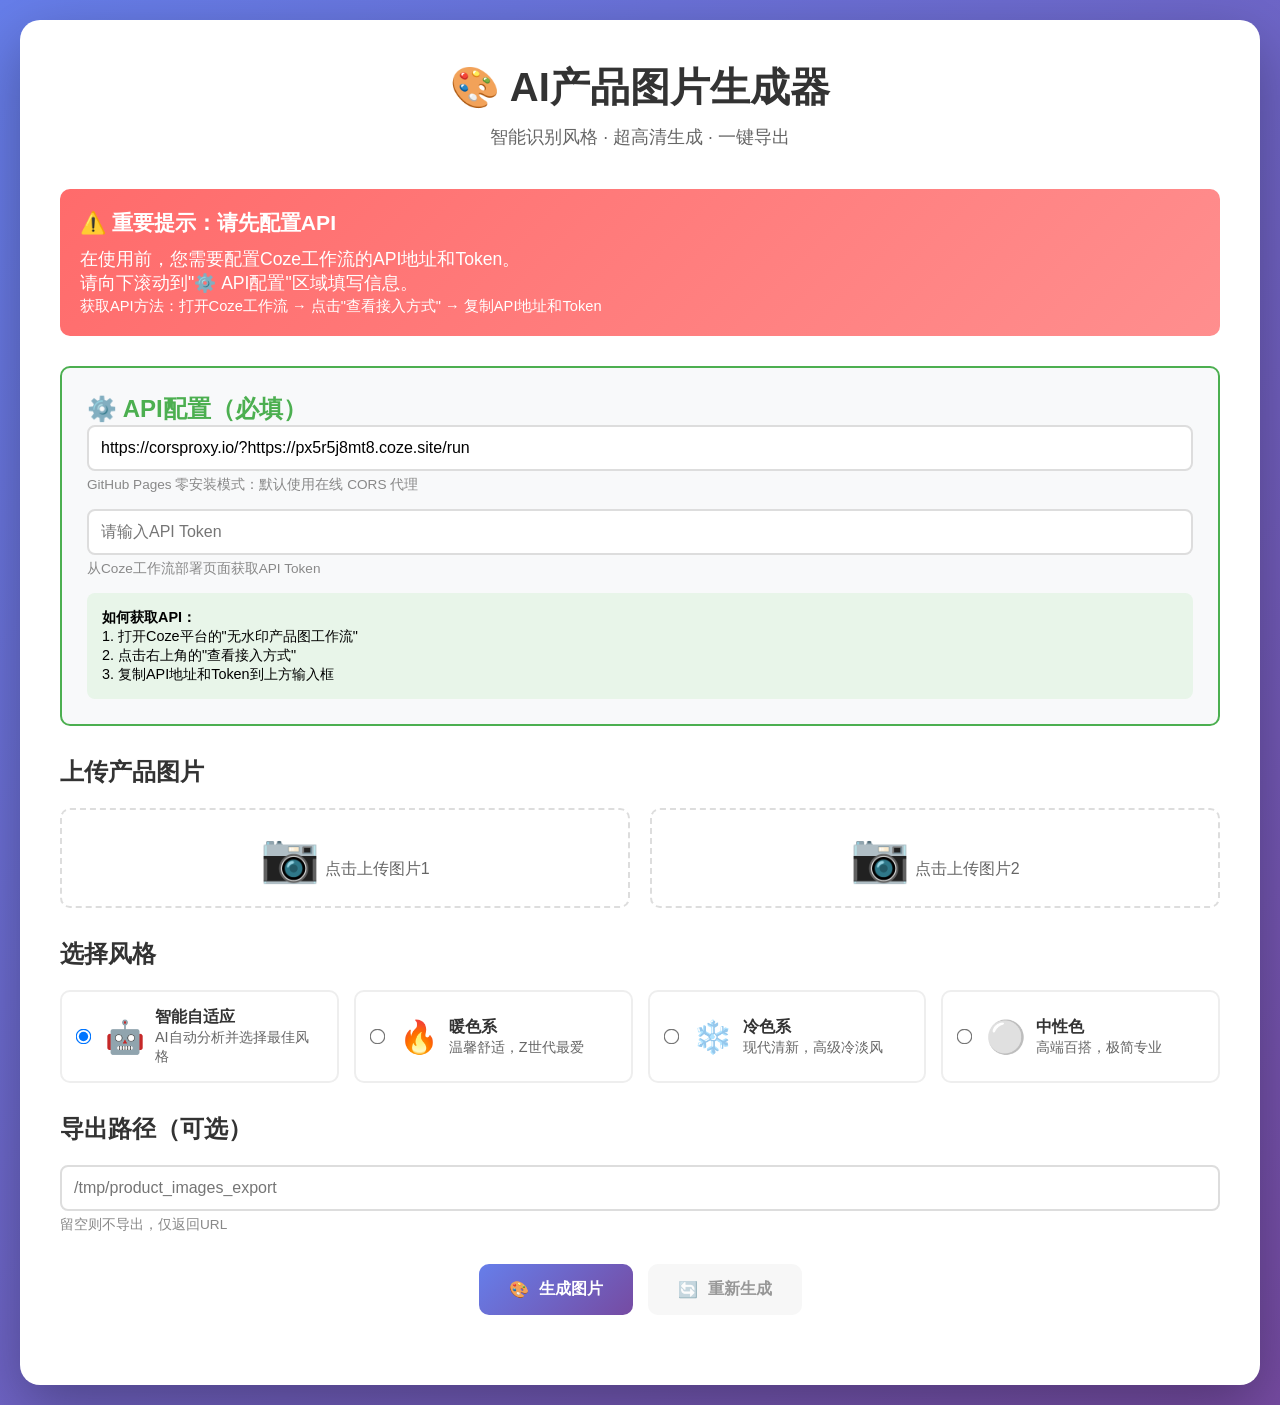
==== files/projects/assets/web_sdk_index.html @ 80b5d729 "Use online CORS proxy for GitHub Pages" ====
<!DOCTYPE html>
<html lang="zh-CN">
<head>
    <meta charset="UTF-8">
    <meta name="viewport" content="width=device-width, initial-scale=1.0">
    <title>AI产品图片生成器</title>
    <style>
        * {
            margin: 0;
            padding: 0;
            box-sizing: border-box;
        }
        
        body {
            font-family: -apple-system, BlinkMacSystemFont, 'Segoe UI', 'PingFang SC', 'Hiragino Sans GB', 'Microsoft YaHei', sans-serif;
            background: linear-gradient(135deg, #667eea 0%, #764ba2 100%);
            min-height: 100vh;
            padding: 20px;
        }
        
        .container {
            max-width: 1400px;
            margin: 0 auto;
            background: white;
            border-radius: 20px;
            padding: 40px;
            box-shadow: 0 20px 60px rgba(0,0,0,0.3);
        }
        
        .header {
            text-align: center;
            margin-bottom: 40px;
        }
        
        .header h1 {
            font-size: 2.5em;
            color: #333;
            margin-bottom: 10px;
        }
        
        .subtitle {
            color: #666;
            font-size: 1.1em;
        }
        
        .api-warning {
            background: linear-gradient(135deg, #ff6b6b 0%, #ff8e8e 100%);
            color: white;
            padding: 20px;
            border-radius: 10px;
            margin-bottom: 30px;
            font-size: 1.1em;
        }

        .api-warning strong {
            display: block;
            font-size: 1.2em;
            margin-bottom: 10px;
        }

        .api-section {
            background: #f8f9fa;
            padding: 25px;
            border-radius: 10px;
            margin-bottom: 30px;
            border: 2px solid #4CAF50;
        }

        .api-section h2 {
            color: #4CAF50 !important;
        }

        .section {
            margin-bottom: 30px;
        }
        
        .section h2 {
            font-size: 1.5em;
            color: #333;
            margin-bottom: 20px;
        }
        
        .upload-grid {
            display: grid;
            grid-template-columns: repeat(auto-fit, minmax(300px, 1fr));
            gap: 20px;
            margin-bottom: 20px;
        }
        
        .upload-box {
            border: 2px dashed #ddd;
            border-radius: 10px;
            padding: 20px;
            text-align: center;
            transition: all 0.3s;
            position: relative;
        }
        
        .upload-box:hover {
            border-color: #667eea;
            background: #f8f9ff;
        }
        
        .upload-placeholder {
            cursor: pointer;
        }
        
        .upload-icon {
            font-size: 3em;
            margin-bottom: 10px;
        }
        
        .upload-text {
            color: #666;
        }
        
        .preview-container {
            position: relative;
        }
        
        .preview-image {
            max-width: 100%;
            max-height: 300px;
            border-radius: 8px;
        }
        
        .remove-btn {
            position: absolute;
            top: -10px;
            right: -10px;
            width: 30px;
            height: 30px;
            border-radius: 50%;
            background: #ff4757;
            color: white;
            border: none;
            cursor: pointer;
            font-size: 18px;
        }
        
        .style-options {
            display: grid;
            grid-template-columns: repeat(auto-fit, minmax(250px, 1fr));
            gap: 15px;
        }
        
        .style-option {
            display: flex;
            align-items: center;
            padding: 15px;
            border: 2px solid #eee;
            border-radius: 10px;
            cursor: pointer;
            transition: all 0.3s;
        }
        
        .style-option:hover {
            border-color: #667eea;
            background: #f8f9ff;
        }
        
        .style-option input[type="radio"] {
            margin-right: 15px;
            transform: scale(1.2);
        }
        
        .style-icon {
            font-size: 2em;
            margin-right: 10px;
        }
        
        .style-name {
            display: block;
            font-weight: bold;
            color: #333;
        }
        
        .style-desc {
            display: block;
            font-size: 0.9em;
            color: #666;
        }
        
        .input-group {
            margin-bottom: 15px;
        }
        
        .input-group input {
            width: 100%;
            padding: 12px;
            border: 2px solid #ddd;
            border-radius: 8px;
            font-size: 16px;
            transition: all 0.3s;
        }
        
        .input-group input:focus {
            outline: none;
            border-color: #667eea;
        }
        
        .input-hint {
            display: block;
            font-size: 0.85em;
            color: #888;
            margin-top: 5px;
        }
        
        .btn {
            padding: 15px 30px;
            border: none;
            border-radius: 10px;
            font-size: 16px;
            font-weight: bold;
            cursor: pointer;
            transition: all 0.3s;
            display: inline-flex;
            align-items: center;
            gap: 10px;
        }
        
        .btn-primary {
            background: linear-gradient(135deg, #667eea 0%, #764ba2 100%);
            color: white;
        }
        
        .btn-primary:hover {
            transform: translateY(-2px);
            box-shadow: 0 5px 15px rgba(102, 126, 234, 0.4);
        }
        
        .btn-secondary {
            background: #f0f0f0;
            color: #333;
        }
        
        .btn-secondary:hover {
            background: #e0e0e0;
        }
        
        .btn:disabled {
            opacity: 0.5;
            cursor: not-allowed;
            transform: none !important;
        }
        
        .action-buttons {
            display: flex;
            gap: 15px;
            justify-content: center;
            margin: 30px 0;
        }
        
        .loading {
            text-align: center;
            padding: 40px;
            background: #f8f9ff;
            border-radius: 10px;
            margin: 30px 0;
        }
        
        .spinner {
            border: 4px solid #f3f3f3;
            border-top: 4px solid #667eea;
            border-radius: 50%;
            width: 50px;
            height: 50px;
            animation: spin 1s linear infinite;
            margin: 0 auto 20px;
        }
        
        @keyframes spin {
            0% { transform: rotate(0deg); }
            100% { transform: rotate(360deg); }
        }
        
        .loading-text {
            font-size: 1.2em;
            color: #333;
            margin-bottom: 10px;
        }
        
        .loading-detail {
            color: #666;
        }
        
        .detection-result {
            background: #f8f9ff;
            padding: 20px;
            border-radius: 10px;
            margin: 20px 0;
        }
        
        .result-grid {
            display: grid;
            grid-template-columns: repeat(auto-fit, minmax(200px, 1fr));
            gap: 15px;
            margin-top: 15px;
        }
        
        .result-item {
            background: white;
            padding: 15px;
            border-radius: 8px;
        }
        
        .result-label {
            display: block;
            font-weight: bold;
            color: #666;
            margin-bottom: 5px;
        }
        
        .result-value {
            color: #333;
            font-size: 1.1em;
        }
        
        .results-grid {
            display: grid;
            grid-template-columns: repeat(auto-fill, minmax(280px, 1fr));
            gap: 20px;
            margin-top: 20px;
        }
        
        .result-card {
            background: white;
            border-radius: 10px;
            overflow: hidden;
            box-shadow: 0 5px 15px rgba(0,0,0,0.1);
            transition: all 0.3s;
        }
        
        .result-card:hover {
            transform: translateY(-5px);
            box-shadow: 0 10px 25px rgba(0,0,0,0.15);
        }
        
        .result-header {
            padding: 10px 15px;
            background: #f8f9ff;
            display: flex;
            justify-content: space-between;
            align-items: center;
        }
        
        .result-tag {
            background: #667eea;
            color: white;
            padding: 5px 10px;
            border-radius: 5px;
            font-size: 0.9em;
        }
        
        .result-size {
            color: #666;
            font-size: 0.85em;
        }
        
        .result-image {
            padding: 15px;
            background: white;
        }
        
        .result-image img {
            width: 100%;
            border-radius: 8px;
        }
        
        .result-footer {
            padding: 15px;
            background: #f8f9ff;
            text-align: center;
        }
        
        .btn-download {
            padding: 10px 20px;
            background: #667eea;
            color: white;
            border: none;
            border-radius: 5px;
            cursor: pointer;
            font-size: 14px;
            transition: all 0.3s;
        }
        
        .btn-download:hover {
            background: #5568d3;
        }
        
        .section-header {
            display: flex;
            justify-content: space-between;
            align-items: center;
            margin-bottom: 20px;
        }
        
        .btn-export {
            background: #27ae60;
            color: white;
        }
        
        .btn-export:hover {
            background: #229954;
        }
        
        .error-message {
            background: #fee;
            color: #c33;
            padding: 15px;
            border-radius: 10px;
            margin: 20px 0;
        }
        
        .success-message {
            background: #efe;
            color: #3c3;
            padding: 15px;
            border-radius: 10px;
            margin: 20px 0;
        }
    </style>
</head>
<body>
    <div class="container">
        <!-- 头部 -->
        <div class="header">
            <h1>🎨 AI产品图片生成器</h1>
            <p class="subtitle">智能识别风格 · 超高清生成 · 一键导出</p>
        </div>

        <!-- API配置警告 -->
        <div class="api-warning" id="apiWarning">
            <strong>⚠️ 重要提示：请先配置API</strong>
            在使用前，您需要配置Coze工作流的API地址和Token。<br>
            请向下滚动到"⚙️ API配置"区域填写信息。<br>
            <small>获取API方法：打开Coze工作流 → 点击"查看接入方式" → 复制API地址和Token</small>
        </div>

        <!-- API配置 -->
        <div class="api-section">
            <h2>⚙️ API配置（必填）</h2>
            <div class="input-group">
                <input type="text" id="apiUrl" placeholder="https://corsproxy.io/?https://px5r5j8mt8.coze.site/run" value="https://corsproxy.io/?https://px5r5j8mt8.coze.site/run">
                <span class="input-hint">GitHub Pages 零安装模式：默认使用在线 CORS 代理</span>
            </div>
            <div class="input-group">
                <input type="password" id="apiToken" placeholder="请输入API Token">
                <span class="input-hint">从Coze工作流部署页面获取API Token</span>
            </div>
            <div style="margin-top: 15px; padding: 15px; background: #e8f5e9; border-radius: 8px; font-size: 0.9em;">
                <strong>如何获取API：</strong><br>
                1. 打开Coze平台的"无水印产品图工作流"<br>
                2. 点击右上角的"查看接入方式"<br>
                3. 复制API地址和Token到上方输入框
            </div>
        </div>

        <!-- 上传区域 -->
        <div class="section">
            <h2>上传产品图片</h2>
            <div class="upload-grid">
                <div class="upload-box">
                    <input type="file" id="file1" accept="image/*" hidden onchange="previewImage(1, this)">
                    <div class="upload-placeholder" onclick="document.getElementById('file1').click()">
                        <span class="upload-icon">📷</span>
                        <span class="upload-text">点击上传图片1</span>
                    </div>
                    <div class="preview-container" id="preview1" style="display: none;">
                        <img id="preview-img1" class="preview-image">
                        <button class="remove-btn" onclick="removeImage(1)">✕</button>
                    </div>
                </div>

                <div class="upload-box">
                    <input type="file" id="file2" accept="image/*" hidden onchange="previewImage(2, this)">
                    <div class="upload-placeholder" onclick="document.getElementById('file2').click()">
                        <span class="upload-icon">📷</span>
                        <span class="upload-text">点击上传图片2</span>
                    </div>
                    <div class="preview-container" id="preview2" style="display: none;">
                        <img id="preview-img2" class="preview-image">
                        <button class="remove-btn" onclick="removeImage(2)">✕</button>
                    </div>
                </div>
            </div>
        </div>

        <!-- 风格选择 -->
        <div class="section">
            <h2>选择风格</h2>
            <div class="style-options">
                <label class="style-option">
                    <input type="radio" name="style" value="adaptive" checked>
                    <span class="style-icon">🤖</span>
                    <div>
                        <span class="style-name">智能自适应</span>
                        <span class="style-desc">AI自动分析并选择最佳风格</span>
                    </div>
                </label>

                <label class="style-option">
                    <input type="radio" name="style" value="warm">
                    <span class="style-icon">🔥</span>
                    <div>
                        <span class="style-name">暖色系</span>
                        <span class="style-desc">温馨舒适，Z世代最爱</span>
                    </div>
                </label>

                <label class="style-option">
                    <input type="radio" name="style" value="cool">
                    <span class="style-icon">❄️</span>
                    <div>
                        <span class="style-name">冷色系</span>
                        <span class="style-desc">现代清新，高级冷淡风</span>
                    </div>
                </label>

                <label class="style-option">
                    <input type="radio" name="style" value="neutral">
                    <span class="style-icon">⚪</span>
                    <div>
                        <span class="style-name">中性色</span>
                        <span class="style-desc">高端百搭，极简专业</span>
                    </div>
                </label>
            </div>
        </div>

        <!-- 导出路径 -->
        <div class="section">
            <h2>导出路径（可选）</h2>
            <div class="input-group">
                <input type="text" id="exportPath" placeholder="/tmp/product_images_export">
                <span class="input-hint">留空则不导出，仅返回URL</span>
            </div>
        </div>

        <!-- 生成按钮 -->
        <div class="action-buttons">
            <button class="btn btn-primary" id="generateBtn" onclick="generateImages()">
                <span>🎨</span> 生成图片
            </button>
            <button class="btn btn-secondary" id="regenerateBtn" onclick="regenerateImages()" disabled>
                <span>🔄</span> 重新生成
            </button>
        </div>

        <!-- 错误/成功消息 -->
        <div id="messageContainer"></div>

        <!-- 加载状态 -->
        <div class="loading" id="loading" style="display: none;">
            <div class="spinner"></div>
            <p class="loading-text">正在生成图片，请稍候...</p>
            <p class="loading-detail" id="loadingDetail">正在处理图片...</p>
        </div>

        <!-- 检测结果 -->
        <div class="detection-result" id="detectionResult" style="display: none;">
            <h3>🔍 智能检测结果</h3>
            <div class="result-grid">
                <div class="result-item">
                    <span class="result-label">检测风格：</span>
                    <span class="result-value" id="detectedStyle">-</span>
                </div>
                <div class="result-item">
                    <span class="result-label">产品类型：</span>
                    <span class="result-value" id="productType">-</span>
                </div>
                <div class="result-item">
                    <span class="result-label">主要色调：</span>
                    <span class="result-value" id="colorTone">-</span>
                </div>
            </div>
        </div>

        <!-- 生成结果 -->
        <div class="results-section" id="resultsSection" style="display: none;">
            <div class="section-header">
                <h2>生成结果</h2>
                <button class="btn btn-export" onclick="exportImages()" id="exportBtn">
                    <span>💾</span> 导出所有图片
                </button>
            </div>

            <div class="results-grid" id="resultsGrid">
                <!-- 动态生成结果卡片 -->
            </div>
        </div>
    </div>

    <script>
        // 配置
        let CONFIG = {
            apiUrl: '',
            apiToken: ''
        };

        // 上传的文件
        let uploadedFiles = {
            file1: null,
            file2: null
        };

        // API配置检查
        function checkApiConfig() {
            const apiUrl = document.getElementById('apiUrl').value;
            const apiToken = document.getElementById('apiToken').value;
            const warning = document.getElementById('apiWarning');

            if (apiUrl && apiToken) {
                warning.style.display = 'none';
            } else {
                warning.style.display = 'block';
            }
        }

        // 监听API输入
        document.getElementById('apiUrl').addEventListener('input', checkApiConfig);
        document.getElementById('apiToken').addEventListener('input', checkApiConfig);

        // 页面加载时检查
        window.onload = function() {
            checkApiConfig();
        };

        // 预览图片
        function previewImage(num, input) {
            const file = input.files[0];
            if (file) {
                uploadedFiles[`file${num}`] = file;
                const reader = new FileReader();
                reader.onload = function(e) {
                    document.getElementById(`preview-img${num}`).src = e.target.result;
                    document.getElementById(`preview${num}`).style.display = 'block';
                    input.parentElement.querySelector('.upload-placeholder').style.display = 'none';
                };
                reader.readAsDataURL(file);
            }
        }

        // 删除图片
        function removeImage(num) {
            uploadedFiles[`file${num}`] = null;
            document.getElementById(`file${num}`).value = '';
            document.getElementById(`preview${num}`).style.display = 'none';
            document.getElementById(`file${num}`).parentElement.querySelector('.upload-placeholder').style.display = 'block';
        }

        // 将文件转换为base64
        function fileToBase64(file) {
            return new Promise((resolve, reject) => {
                const reader = new FileReader();
                reader.onload = () => resolve(reader.result);
                reader.onerror = reject;
                reader.readAsDataURL(file);
            });
        }

        // 生成图片
        async function generateImages() {
            CONFIG.apiUrl = document.getElementById('apiUrl').value;
            CONFIG.apiToken = document.getElementById('apiToken').value;
            const style = document.querySelector('input[name="style"]:checked').value;
            const exportPath = document.getElementById('exportPath').value;

            // 验证
            if (!uploadedFiles.file1 || !uploadedFiles.file2) {
                showMessage('请上传两张产品图片', 'error');
                return;
            }

            if (!CONFIG.apiUrl) {
                showMessage('请输入工作流API地址', 'error');
                return;
            }

            if (!CONFIG.apiToken) {
                showMessage('请输入API Token', 'error');
                return;
            }

            // 显示加载状态
            document.getElementById('loading').style.display = 'block';
            updateLoadingDetail('正在转换图片...');
            document.getElementById('generateBtn').disabled = true;

            try {
                // 将图片转换为base64
                updateLoadingDetail('正在上传图片...');
                const base64_1 = await fileToBase64(uploadedFiles.file1);
                const base64_2 = await fileToBase64(uploadedFiles.file2);

                // 构建请求体
                const payload = {
                    product_image1: {
                        url: base64_1,
                        file_type: 'image'
                    },
                    product_image2: {
                        url: base64_2,
                        file_type: 'image'
                    },
                    style: style
                };

                if (exportPath) {
                    payload.export_path = exportPath;
                }

                updateLoadingDetail('正在生成图片...');

                // 调用API
                const response = await fetch(CONFIG.apiUrl, {
                    method: 'POST',
                    headers: {
                        'Content-Type': 'application/json',
                        'Authorization': `Bearer ${CONFIG.apiToken}`
                    },
                    body: JSON.stringify(payload)
                });

                if (!response.ok) {
                    const errorText = await response.text();
                    throw new Error(`API调用失败: ${response.status} - ${errorText}`);
                }

                const result = await response.json();

                // 显示结果
                displayResults(result);
                showMessage('图片生成成功！', 'success');
                document.getElementById('regenerateBtn').disabled = false;

            } catch (error) {
                // 提供更详细的错误信息
                let errorMsg = error.message;

                // 如果是Failed to fetch错误，提供解决建议
                if (error.name === 'TypeError' && error.message === 'Failed to fetch') {
                    errorMsg = 'Failed to fetch - 可能是CORS跨域限制或API地址不正确';

                    // 检查浏览器控制台
                    console.error('🔍 详细诊断信息:');
                    console.error('1. API地址:', CONFIG.apiUrl);
                    console.error('2. Token前20位:', CONFIG.apiToken ? CONFIG.apiToken.substring(0, 20) + '...' : '未配置');
                    console.error('3. 错误类型:', error.name);
                    console.error('4. 错误信息:', error.message);

                    // 显示帮助信息
                    showMessage(`${errorMsg}，请查看浏览器控制台（F12）获取详细信息`, 'error');
                } else {
                    showMessage(`错误: ${error.message}`, 'error');
                }

                console.error('生成失败:', error);
            } finally {
                document.getElementById('loading').style.display = 'none';
                document.getElementById('generateBtn').disabled = false;
            }
        }

        // 重新生成
        function regenerateImages() {
            generateImages();
        }

        // 显示结果
        function displayResults(result) {
            // 显示检测结果
            if (result.detected_style) {
                document.getElementById('detectedStyle').textContent = result.detected_style;
                document.getElementById('productType').textContent = result.product_type || '-';
                document.getElementById('colorTone').textContent = result.color_tone || '-';
                document.getElementById('detectionResult').style.display = 'block';
            }

            // 生成结果卡片
            const resultsGrid = document.getElementById('resultsGrid');
            resultsGrid.innerHTML = '';

            const images = [
                { id: 'mainImage', name: '主图', size: '2700×3600px', url: result.combined_main_image?.url },
                { id: 'detailPage', name: '详情页', size: '2700×3600px', url: result.detail_page?.url }
            ];

            // 添加8张风格图
            if (result.style_images && result.style_images.length > 0) {
                result.style_images.forEach((img, index) => {
                    images.push({
                        id: `styleImage${index + 1}`,
                        name: `风格图 ${index + 1}`,
                        size: '3200×3200px',
                        url: img.url
                    });
                });
            }

            images.forEach(img => {
                if (img.url) {
                    const card = document.createElement('div');
                    card.className = 'result-card';
                    card.innerHTML = `
                        <div class="result-header">
                            <span class="result-tag">${img.name}</span>
                            <span class="result-size">${img.size}</span>
                        </div>
                        <div class="result-image">
                            <img src="${img.url}" alt="${img.name}">
                        </div>
                        <div class="result-footer">
                            <button class="btn-download" onclick="downloadImage('${img.url}', '${img.name}.jpg')">
                                <span>📥</span> 下载
                            </button>
                        </div>
                    `;
                    resultsGrid.appendChild(card);
                }
            });

            document.getElementById('resultsSection').style.display = 'block';
        }

        // 下载图片
        function downloadImage(url, filename) {
            const link = document.createElement('a');
            link.href = url;
            link.download = filename;
            link.target = '_blank';
            document.body.appendChild(link);
            link.click();
            document.body.removeChild(link);
        }

        // 导出所有图片
        function exportImages() {
            const cards = document.querySelectorAll('.result-card');
            cards.forEach((card, index) => {
                const img = card.querySelector('img');
                const name = card.querySelector('.result-tag').textContent;
                if (img && img.src) {
                    setTimeout(() => {
                        downloadImage(img.src, `${name}.jpg`);
                    }, index * 500);
                }
            });
        }

        // 更新加载详情
        function updateLoadingDetail(text) {
            document.getElementById('loadingDetail').textContent = text;
        }

        // 显示消息
        function showMessage(text, type) {
            const container = document.getElementById('messageContainer');
            const message = document.createElement('div');
            message.className = type === 'error' ? 'error-message' : 'success-message';
            message.textContent = text;

            // 如果是Failed to fetch错误，添加调试工具链接
            if (type === 'error' && text.includes('Failed to fetch')) {
                const debugLink = document.createElement('a');
                debugLink.href = 'api_debug.html';
                debugLink.textContent = ' 🔧 点击打开调试工具';
                debugLink.style.color = '#0066cc';
                debugLink.style.textDecoration = 'underline';
                debugLink.style.marginLeft = '10px';
                message.appendChild(debugLink);
            }

            container.innerHTML = '';
            container.appendChild(message);

            setTimeout(() => {
                message.remove();
            }, 10000); // 延长显示时间到10秒
        }

        // 页面加载时检查URL参数
        window.onload = function() {
            const urlParams = new URLSearchParams(window.location.search);
            const apiUrl = urlParams.get('api_url');
            const apiToken = urlParams.get('api_token');
            
            if (apiUrl) {
                document.getElementById('apiUrl').value = apiUrl;
            }
            if (apiToken) {
                document.getElementById('apiToken').value = apiToken;
            }
        };
    </script>
</body>
</html>
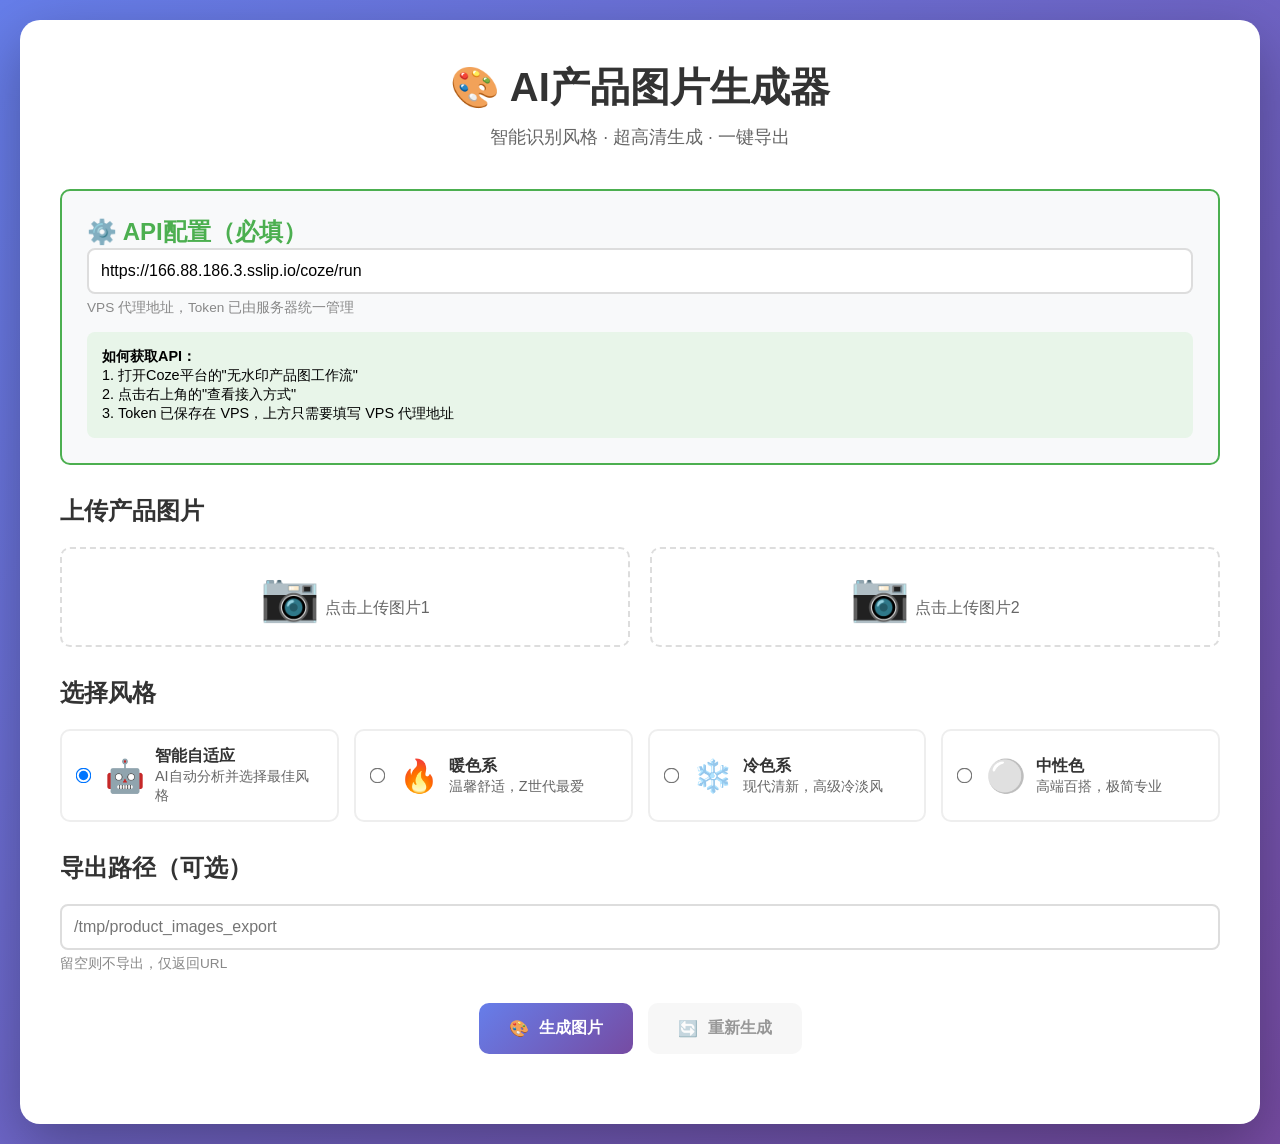
==== commit 6d5191d6: "Add VPS Coze proxy deployment" ====
--- a/files/projects/assets/web_sdk_index.html
+++ b/files/projects/assets/web_sdk_index.html
@@ -441,18 +441,18 @@
         <div class="api-section">
             <h2>⚙️ API配置（必填）</h2>
             <div class="input-group">
-                <input type="text" id="apiUrl" placeholder="https://corsproxy.io/?https://px5r5j8mt8.coze.site/run" value="https://corsproxy.io/?https://px5r5j8mt8.coze.site/run">
-                <span class="input-hint">GitHub Pages 零安装模式：默认使用在线 CORS 代理</span>
+                <input type="text" id="apiUrl" placeholder="https://166.88.186.3.sslip.io/coze/run" value="https://166.88.186.3.sslip.io/coze/run">
+                <span class="input-hint">VPS 代理地址，Token 已由服务器统一管理</span>
             </div>
-            <div class="input-group">
-                <input type="password" id="apiToken" placeholder="请输入API Token">
-                <span class="input-hint">从Coze工作流部署页面获取API Token</span>
+            <div class="input-group" style="display: none;">
+                <input type="password" id="apiToken" placeholder="">
+                <span class="input-hint">Token 已由 VPS 代理统一管理</span>
             </div>
             <div style="margin-top: 15px; padding: 15px; background: #e8f5e9; border-radius: 8px; font-size: 0.9em;">
                 <strong>如何获取API：</strong><br>
                 1. 打开Coze平台的"无水印产品图工作流"<br>
                 2. 点击右上角的"查看接入方式"<br>
-                3. 复制API地址和Token到上方输入框
+                3. Token 已保存在 VPS，上方只需要填写 VPS 代理地址
             </div>
         </div>
 
@@ -594,8 +594,7 @@
     <script>
         // 配置
         let CONFIG = {
-            apiUrl: '',
-            apiToken: ''
+            apiUrl: ''
         };
 
         // 上传的文件
@@ -607,10 +606,9 @@
         // API配置检查
         function checkApiConfig() {
             const apiUrl = document.getElementById('apiUrl').value;
-            const apiToken = document.getElementById('apiToken').value;
             const warning = document.getElementById('apiWarning');
 
-            if (apiUrl && apiToken) {
+            if (apiUrl) {
                 warning.style.display = 'none';
             } else {
                 warning.style.display = 'block';
@@ -619,7 +617,6 @@
 
         // 监听API输入
         document.getElementById('apiUrl').addEventListener('input', checkApiConfig);
-        document.getElementById('apiToken').addEventListener('input', checkApiConfig);
 
         // 页面加载时检查
         window.onload = function() {
@@ -662,7 +659,6 @@
         // 生成图片
         async function generateImages() {
             CONFIG.apiUrl = document.getElementById('apiUrl').value;
-            CONFIG.apiToken = document.getElementById('apiToken').value;
             const style = document.querySelector('input[name="style"]:checked').value;
             const exportPath = document.getElementById('exportPath').value;
 
@@ -674,11 +670,6 @@
 
             if (!CONFIG.apiUrl) {
                 showMessage('请输入工作流API地址', 'error');
-                return;
-            }
-
-            if (!CONFIG.apiToken) {
-                showMessage('请输入API Token', 'error');
                 return;
             }
 
@@ -716,8 +707,7 @@
                 const response = await fetch(CONFIG.apiUrl, {
                     method: 'POST',
                     headers: {
-                        'Content-Type': 'application/json',
-                        'Authorization': `Bearer ${CONFIG.apiToken}`
+                        'Content-Type': 'application/json'
                     },
                     body: JSON.stringify(payload)
                 });
@@ -745,7 +735,7 @@
                     // 检查浏览器控制台
                     console.error('🔍 详细诊断信息:');
                     console.error('1. API地址:', CONFIG.apiUrl);
-                    console.error('2. Token前20位:', CONFIG.apiToken ? CONFIG.apiToken.substring(0, 20) + '...' : '未配置');
+                    console.error('2. Token由VPS代理管理，前端不再发送Token');
                     console.error('3. 错误类型:', error.name);
                     console.error('4. 错误信息:', error.message);
 
@@ -883,14 +873,11 @@
         window.onload = function() {
             const urlParams = new URLSearchParams(window.location.search);
             const apiUrl = urlParams.get('api_url');
-            const apiToken = urlParams.get('api_token');
             
             if (apiUrl) {
                 document.getElementById('apiUrl').value = apiUrl;
             }
-            if (apiToken) {
-                document.getElementById('apiToken').value = apiToken;
-            }
+            checkApiConfig();
         };
     </script>
 </body>
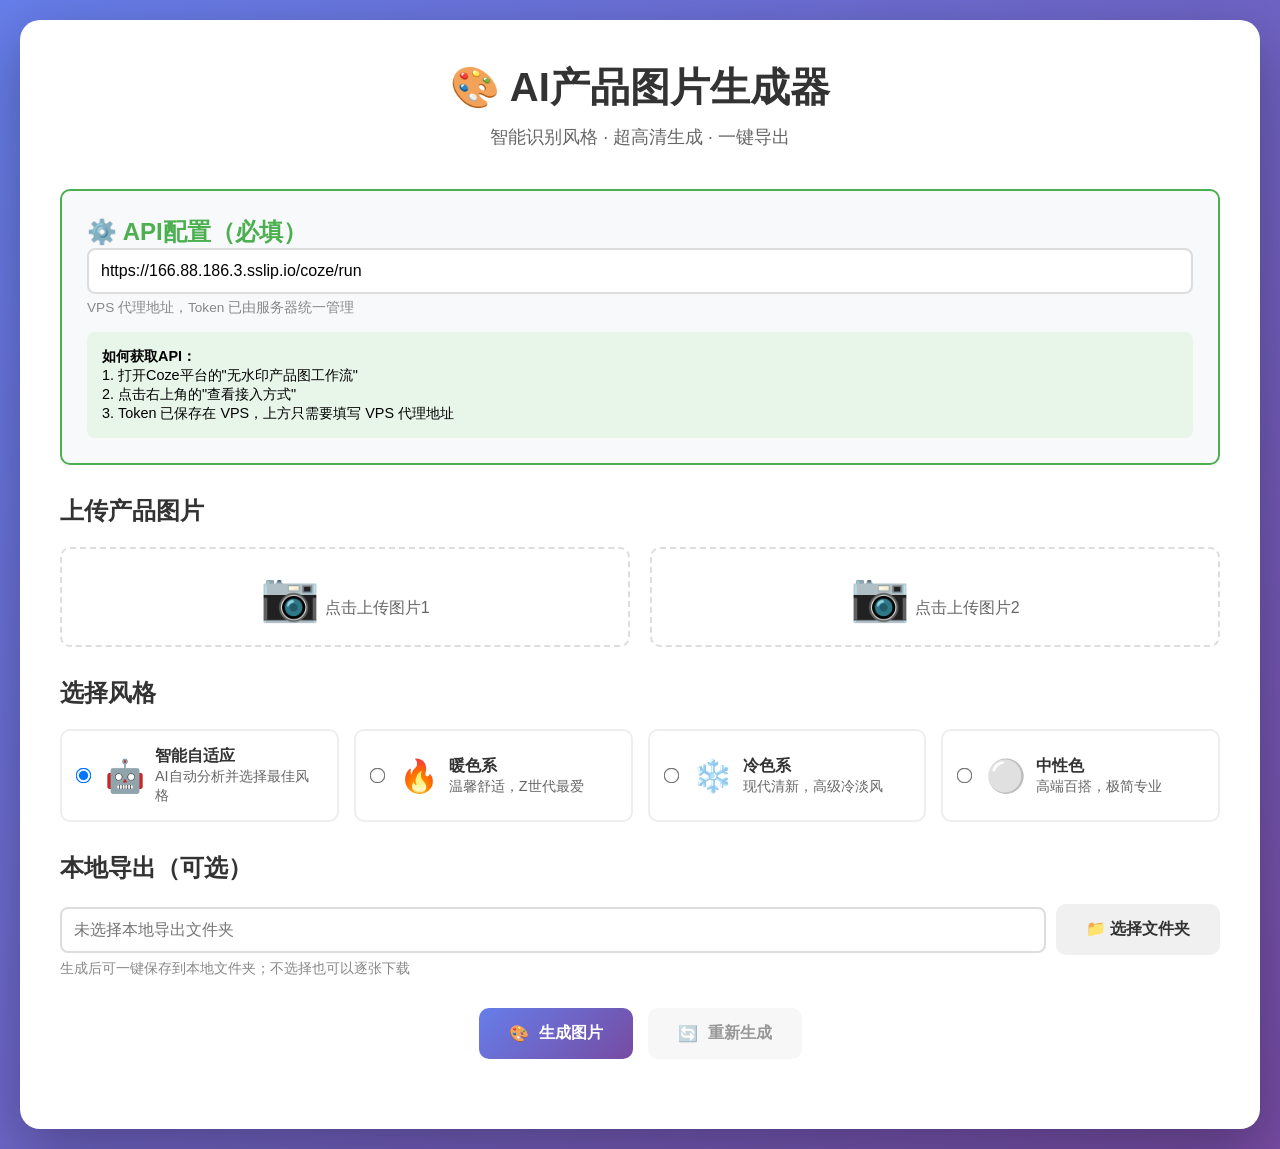
==== commit 9c1aa4b7: "Add local export folder picker and progress bar" ====
--- a/files/projects/assets/web_sdk_index.html
+++ b/files/projects/assets/web_sdk_index.html
@@ -282,6 +282,45 @@
         
         .loading-detail {
             color: #666;
+        }
+
+        .progress-shell {
+            width: 100%;
+            max-width: 520px;
+            height: 12px;
+            margin: 18px auto 10px;
+            background: #e5e7ff;
+            border-radius: 999px;
+            overflow: hidden;
+        }
+
+        .progress-bar {
+            width: 0%;
+            height: 100%;
+            background: linear-gradient(90deg, #667eea 0%, #27ae60 100%);
+            transition: width 0.35s ease;
+        }
+
+        .progress-meta {
+            display: flex;
+            justify-content: center;
+            gap: 18px;
+            color: #666;
+            font-size: 0.9em;
+            margin-top: 6px;
+        }
+
+        .export-controls {
+            display: grid;
+            grid-template-columns: 1fr auto;
+            gap: 10px;
+            align-items: center;
+        }
+
+        .export-selected {
+            color: #27ae60;
+            font-size: 0.9em;
+            margin-top: 6px;
         }
         
         .detection-result {
@@ -528,12 +567,16 @@
             </div>
         </div>
 
-        <!-- 导出路径 -->
+        <!-- 本地导出 -->
         <div class="section">
-            <h2>导出路径（可选）</h2>
+            <h2>本地导出（可选）</h2>
             <div class="input-group">
-                <input type="text" id="exportPath" placeholder="/tmp/product_images_export">
-                <span class="input-hint">留空则不导出，仅返回URL</span>
+                <div class="export-controls">
+                    <input type="text" id="exportPath" placeholder="未选择本地导出文件夹" readonly>
+                    <button class="btn btn-secondary" type="button" onclick="chooseExportFolder()">📁 选择文件夹</button>
+                </div>
+                <span class="input-hint">生成后可一键保存到本地文件夹；不选择也可以逐张下载</span>
+                <div class="export-selected" id="exportSelected" style="display: none;"></div>
             </div>
         </div>
 
@@ -555,6 +598,13 @@
             <div class="spinner"></div>
             <p class="loading-text">正在生成图片，请稍候...</p>
             <p class="loading-detail" id="loadingDetail">正在处理图片...</p>
+            <div class="progress-shell">
+                <div class="progress-bar" id="progressBar"></div>
+            </div>
+            <div class="progress-meta">
+                <span id="progressPercent">0%</span>
+                <span id="progressElapsed">耗时 0 秒</span>
+            </div>
         </div>
 
         <!-- 检测结果 -->
@@ -603,6 +653,11 @@
             file2: null
         };
 
+        let selectedDirectoryHandle = null;
+        let generatedImages = [];
+        let progressTimer = null;
+        let progressStartedAt = 0;
+
         // API配置检查
         function checkApiConfig() {
             const apiUrl = document.getElementById('apiUrl').value;
@@ -656,11 +711,56 @@
             });
         }
 
+        async function chooseExportFolder() {
+            if (!window.showDirectoryPicker) {
+                showMessage('当前浏览器不支持选择本地文件夹，请使用最新版 Chrome 或 Edge。', 'error');
+                return;
+            }
+
+            try {
+                selectedDirectoryHandle = await window.showDirectoryPicker({ mode: 'readwrite' });
+                document.getElementById('exportPath').value = selectedDirectoryHandle.name;
+                const selected = document.getElementById('exportSelected');
+                selected.textContent = `已选择本地导出文件夹：${selectedDirectoryHandle.name}`;
+                selected.style.display = 'block';
+                showMessage('已选择本地导出文件夹，生成后可一键保存。', 'success');
+            } catch (error) {
+                if (error.name !== 'AbortError') {
+                    showMessage(`选择文件夹失败：${error.message}`, 'error');
+                }
+            }
+        }
+
+        function setProgress(percent, detail) {
+            const next = Math.max(0, Math.min(100, Math.round(percent)));
+            document.getElementById('progressBar').style.width = `${next}%`;
+            document.getElementById('progressPercent').textContent = `${next}%`;
+            if (detail) {
+                updateLoadingDetail(detail);
+            }
+        }
+
+        function startProgressTimer() {
+            stopProgressTimer();
+            progressStartedAt = Date.now();
+            document.getElementById('progressElapsed').textContent = '耗时 0 秒';
+            progressTimer = setInterval(() => {
+                const seconds = Math.floor((Date.now() - progressStartedAt) / 1000);
+                document.getElementById('progressElapsed').textContent = `耗时 ${seconds} 秒`;
+            }, 1000);
+        }
+
+        function stopProgressTimer() {
+            if (progressTimer) {
+                clearInterval(progressTimer);
+                progressTimer = null;
+            }
+        }
+
         // 生成图片
         async function generateImages() {
             CONFIG.apiUrl = document.getElementById('apiUrl').value;
             const style = document.querySelector('input[name="style"]:checked').value;
-            const exportPath = document.getElementById('exportPath').value;
 
             // 验证
             if (!uploadedFiles.file1 || !uploadedFiles.file2) {
@@ -675,16 +775,20 @@
 
             // 显示加载状态
             document.getElementById('loading').style.display = 'block';
-            updateLoadingDetail('正在转换图片...');
+            setProgress(5, '准备读取本地图片...');
+            startProgressTimer();
             document.getElementById('generateBtn').disabled = true;
+            let generationSucceeded = false;
 
             try {
                 // 将图片转换为base64
-                updateLoadingDetail('正在上传图片...');
+                setProgress(15, '正在转换第 1 张图片...');
                 const base64_1 = await fileToBase64(uploadedFiles.file1);
+                setProgress(28, '正在转换第 2 张图片...');
                 const base64_2 = await fileToBase64(uploadedFiles.file2);
 
                 // 构建请求体
+                setProgress(40, '正在整理请求数据...');
                 const payload = {
                     product_image1: {
                         url: base64_1,
@@ -697,11 +801,7 @@
                     style: style
                 };
 
-                if (exportPath) {
-                    payload.export_path = exportPath;
-                }
-
-                updateLoadingDetail('正在生成图片...');
+                setProgress(50, '已发送到 VPS，正在等待 AI 生成...');
 
                 // 调用API
                 const response = await fetch(CONFIG.apiUrl, {
@@ -717,10 +817,13 @@
                     throw new Error(`API调用失败: ${response.status} - ${errorText}`);
                 }
 
+                setProgress(88, 'AI 已返回结果，正在解析图片...');
                 const result = await response.json();
 
                 // 显示结果
                 displayResults(result);
+                setProgress(100, '生成完成，可以下载或导出图片。');
+                generationSucceeded = true;
                 showMessage('图片生成成功！', 'success');
                 document.getElementById('regenerateBtn').disabled = false;
 
@@ -745,9 +848,15 @@
                     showMessage(`错误: ${error.message}`, 'error');
                 }
 
+                setProgress(0, '生成失败，请查看错误信息。');
                 console.error('生成失败:', error);
             } finally {
-                document.getElementById('loading').style.display = 'none';
+                stopProgressTimer();
+                setTimeout(() => {
+                    if (generationSucceeded || document.getElementById('progressPercent').textContent === '0%') {
+                        document.getElementById('loading').style.display = 'none';
+                    }
+                }, 1200);
                 document.getElementById('generateBtn').disabled = false;
             }
         }
@@ -787,6 +896,8 @@
                     });
                 });
             }
+
+            generatedImages = images.filter(img => img.url);
 
             images.forEach(img => {
                 if (img.url) {
@@ -824,17 +935,45 @@
             document.body.removeChild(link);
         }
 
+        function sanitizeFilename(name) {
+            return name.replace(/[\\/:*?"<>|]/g, '_');
+        }
+
+        async function saveImageToFolder(url, filename) {
+            const response = await fetch(url);
+            if (!response.ok) {
+                throw new Error(`下载失败：${response.status}`);
+            }
+            const blob = await response.blob();
+            const fileHandle = await selectedDirectoryHandle.getFileHandle(sanitizeFilename(filename), { create: true });
+            const writable = await fileHandle.createWritable();
+            await writable.write(blob);
+            await writable.close();
+        }
+
         // 导出所有图片
-        function exportImages() {
-            const cards = document.querySelectorAll('.result-card');
-            cards.forEach((card, index) => {
-                const img = card.querySelector('img');
-                const name = card.querySelector('.result-tag').textContent;
-                if (img && img.src) {
-                    setTimeout(() => {
-                        downloadImage(img.src, `${name}.jpg`);
-                    }, index * 500);
+        async function exportImages() {
+            if (!generatedImages.length) {
+                showMessage('还没有可导出的图片，请先生成图片。', 'error');
+                return;
+            }
+
+            if (selectedDirectoryHandle && window.showDirectoryPicker) {
+                try {
+                    for (let i = 0; i < generatedImages.length; i++) {
+                        const img = generatedImages[i];
+                        showMessage(`正在保存 ${i + 1}/${generatedImages.length}：${img.name}`, 'success');
+                        await saveImageToFolder(img.url, `${img.name}.jpg`);
+                    }
+                    showMessage(`已保存 ${generatedImages.length} 张图片到本地文件夹。`, 'success');
+                    return;
+                } catch (error) {
+                    showMessage(`保存到本地文件夹失败，已改为浏览器下载：${error.message}`, 'error');
                 }
+            }
+
+            generatedImages.forEach((img, index) => {
+                setTimeout(() => downloadImage(img.url, `${img.name}.jpg`), index * 500);
             });
         }
 
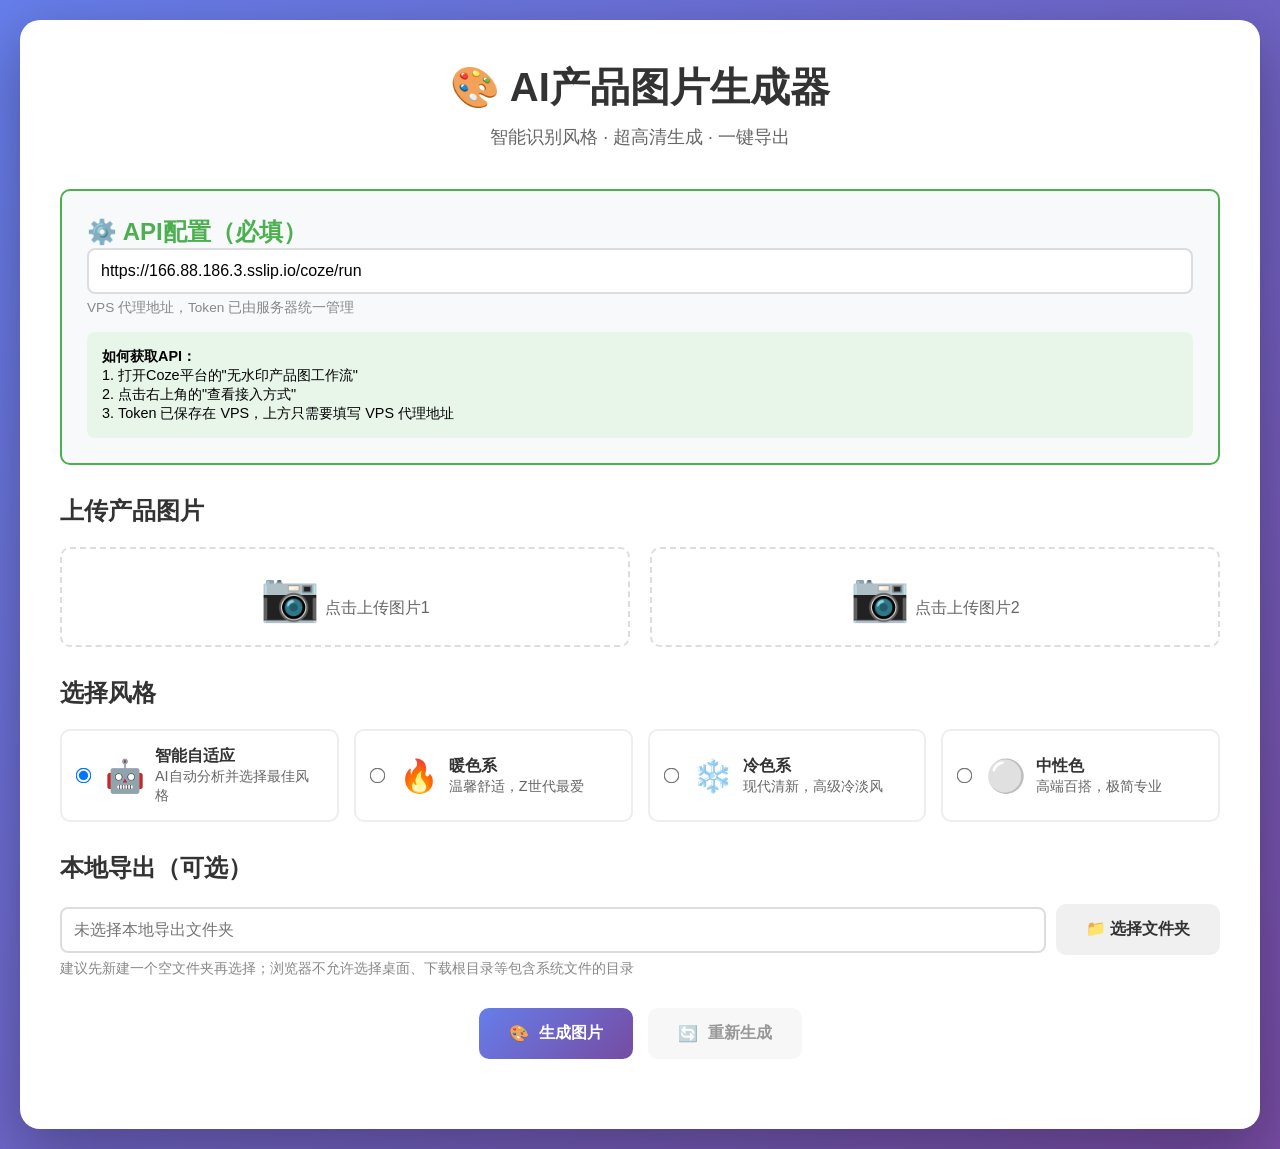
==== commit 23655351: "Clarify local export folder restrictions" ====
--- a/files/projects/assets/web_sdk_index.html
+++ b/files/projects/assets/web_sdk_index.html
@@ -575,7 +575,7 @@
                     <input type="text" id="exportPath" placeholder="未选择本地导出文件夹" readonly>
                     <button class="btn btn-secondary" type="button" onclick="chooseExportFolder()">📁 选择文件夹</button>
                 </div>
-                <span class="input-hint">生成后可一键保存到本地文件夹；不选择也可以逐张下载</span>
+                <span class="input-hint">建议先新建一个空文件夹再选择；浏览器不允许选择桌面、下载根目录等包含系统文件的目录</span>
                 <div class="export-selected" id="exportSelected" style="display: none;"></div>
             </div>
         </div>
@@ -726,7 +726,7 @@
                 showMessage('已选择本地导出文件夹，生成后可一键保存。', 'success');
             } catch (error) {
                 if (error.name !== 'AbortError') {
-                    showMessage(`选择文件夹失败：${error.message}`, 'error');
+                    showMessage('无法打开这个文件夹。请先新建一个普通空文件夹，例如“AI图片导出”，然后选择它。', 'error');
                 }
             }
         }
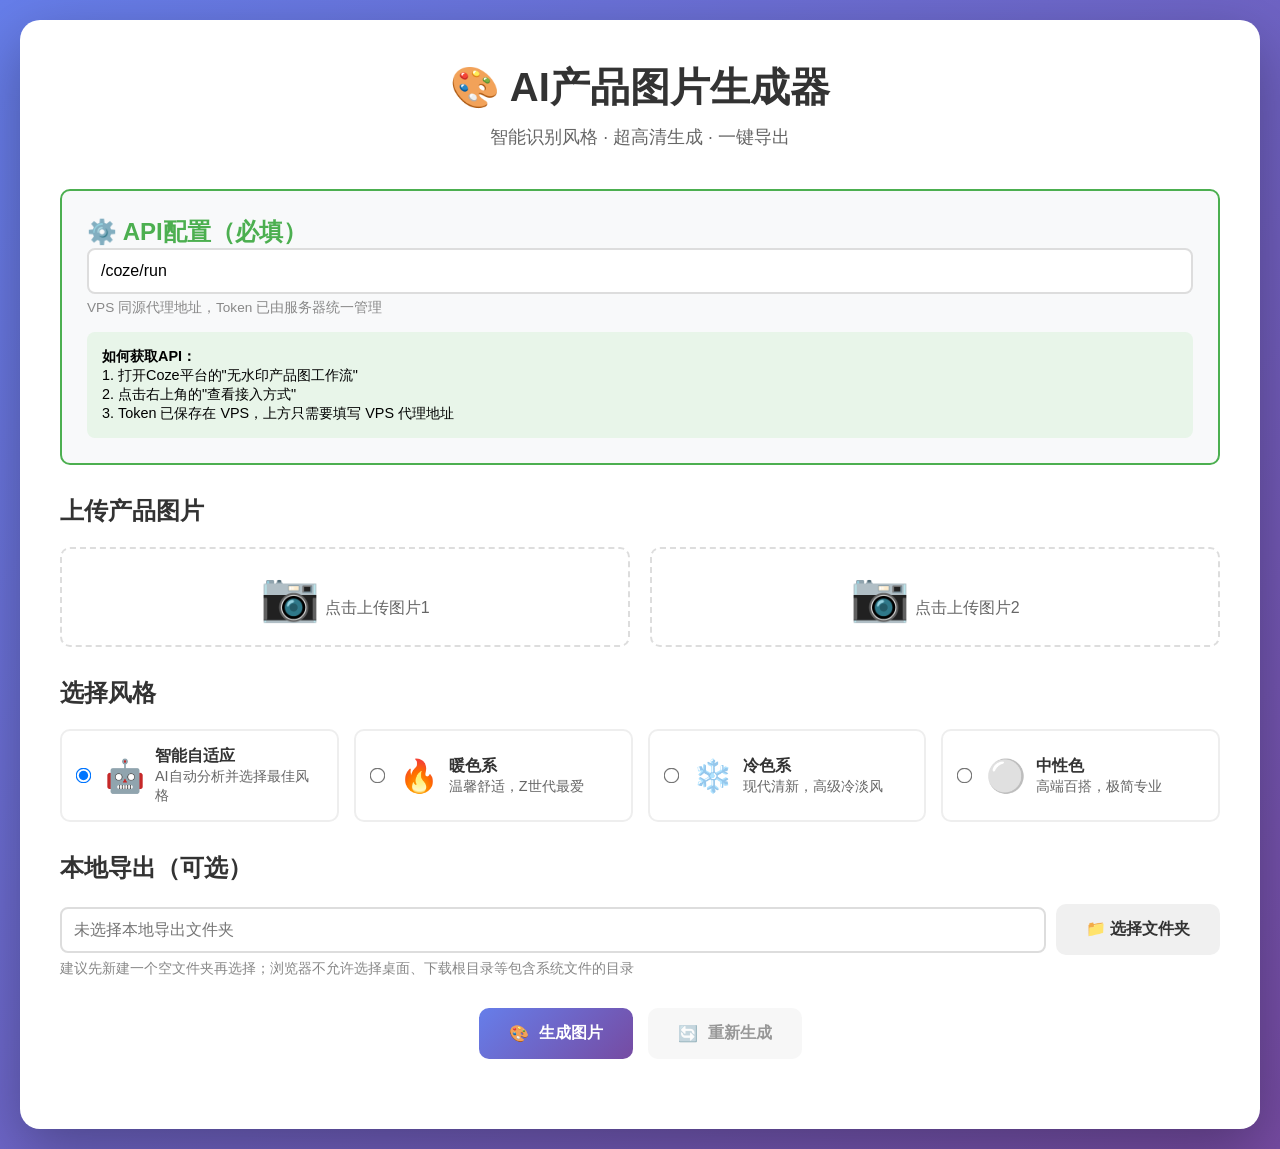
==== commit 9552aa10: "Deploy same-origin VPS frontend with image compression" ====
--- a/files/projects/assets/web_sdk_index.html
+++ b/files/projects/assets/web_sdk_index.html
@@ -480,8 +480,8 @@
         <div class="api-section">
             <h2>⚙️ API配置（必填）</h2>
             <div class="input-group">
-                <input type="text" id="apiUrl" placeholder="https://166.88.186.3.sslip.io/coze/run" value="https://166.88.186.3.sslip.io/coze/run">
-                <span class="input-hint">VPS 代理地址，Token 已由服务器统一管理</span>
+                <input type="text" id="apiUrl" placeholder="/coze/run" value="/coze/run">
+                <span class="input-hint">VPS 同源代理地址，Token 已由服务器统一管理</span>
             </div>
             <div class="input-group" style="display: none;">
                 <input type="password" id="apiToken" placeholder="">
@@ -701,11 +701,27 @@
             document.getElementById(`file${num}`).parentElement.querySelector('.upload-placeholder').style.display = 'block';
         }
 
-        // 将文件转换为base64
+        // 将图片压缩并转换为base64，降低上游超时概率
         function fileToBase64(file) {
             return new Promise((resolve, reject) => {
                 const reader = new FileReader();
-                reader.onload = () => resolve(reader.result);
+                reader.onload = () => {
+                    const image = new Image();
+                    image.onload = () => {
+                        const maxSide = 1800;
+                        const scale = Math.min(1, maxSide / Math.max(image.width, image.height));
+                        const width = Math.round(image.width * scale);
+                        const height = Math.round(image.height * scale);
+                        const canvas = document.createElement('canvas');
+                        canvas.width = width;
+                        canvas.height = height;
+                        const ctx = canvas.getContext('2d');
+                        ctx.drawImage(image, 0, 0, width, height);
+                        resolve(canvas.toDataURL('image/jpeg', 0.86));
+                    };
+                    image.onerror = () => reject(new Error('图片读取失败，请换一张图片重试。'));
+                    image.src = reader.result;
+                };
                 reader.onerror = reject;
                 reader.readAsDataURL(file);
             });
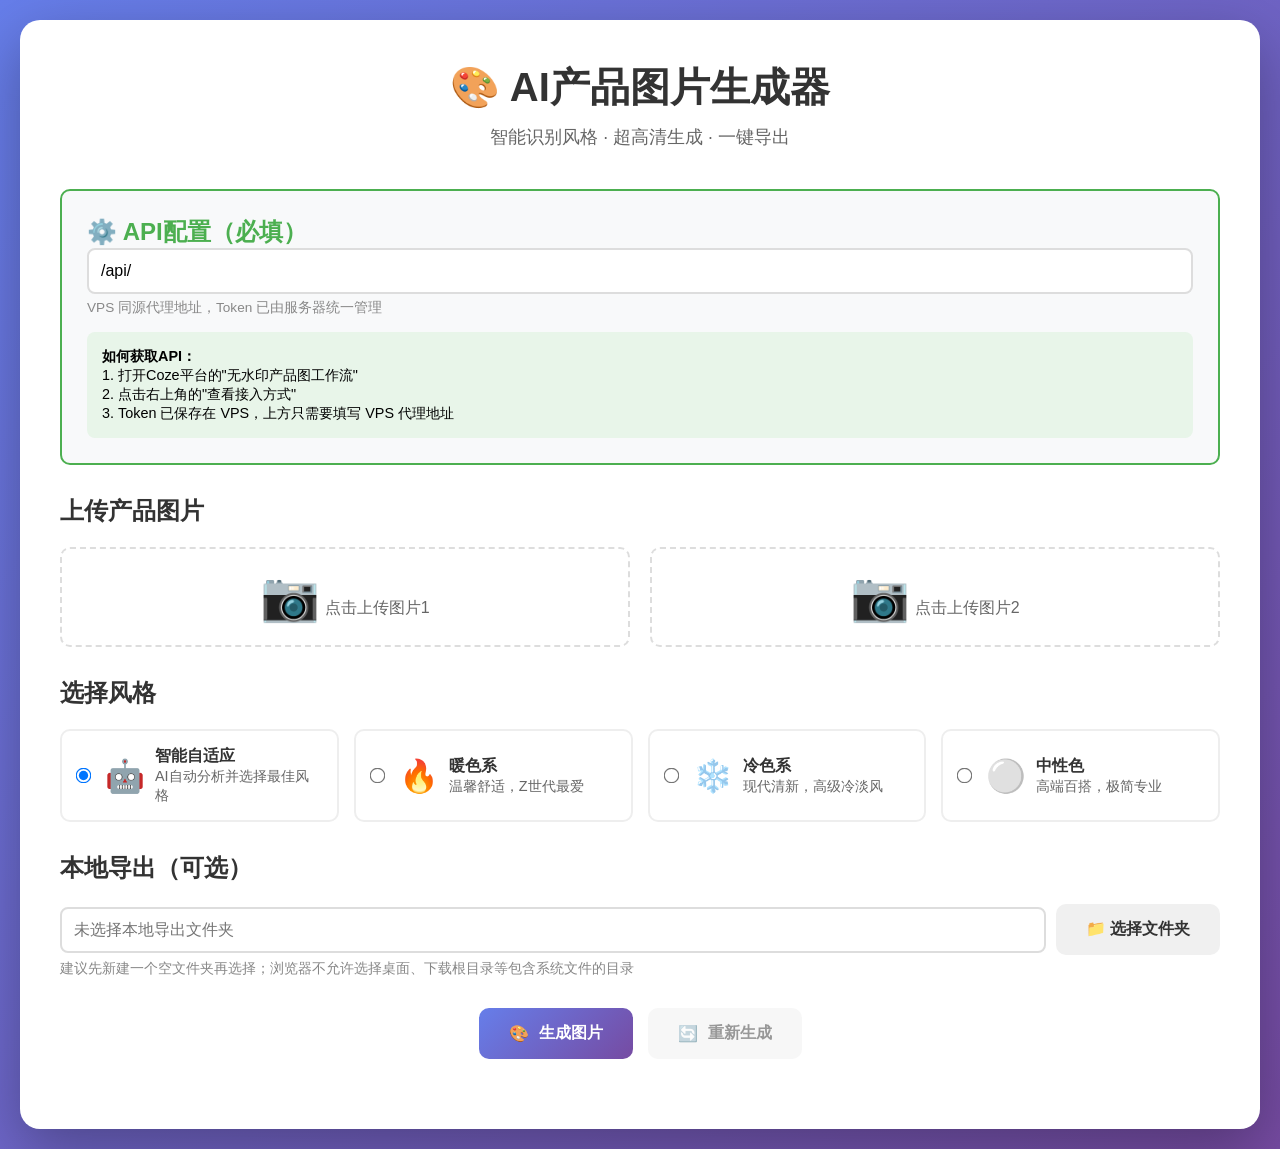
==== commit c2c5ff61: "Add api path compatibility for VPS proxy" ====
--- a/files/projects/assets/web_sdk_index.html
+++ b/files/projects/assets/web_sdk_index.html
@@ -480,7 +480,7 @@
         <div class="api-section">
             <h2>⚙️ API配置（必填）</h2>
             <div class="input-group">
-                <input type="text" id="apiUrl" placeholder="/coze/run" value="/coze/run">
+                <input type="text" id="apiUrl" placeholder="/api/" value="/api/">
                 <span class="input-hint">VPS 同源代理地址，Token 已由服务器统一管理</span>
             </div>
             <div class="input-group" style="display: none;">
@@ -773,6 +773,82 @@
             }
         }
 
+        function getJobsApiUrl() {
+            const apiUrl = (CONFIG.apiUrl || '/coze/run').replace(/\/+$/, '');
+            if (apiUrl.endsWith('/coze/run')) {
+                return apiUrl.replace(/\/coze\/run$/, '/coze/jobs');
+            }
+            if (apiUrl.endsWith('/api')) {
+                return `${apiUrl}/jobs`;
+            }
+            if (apiUrl.endsWith('/api/run')) {
+                return apiUrl.replace(/\/api\/run$/, '/api/jobs');
+            }
+            if (apiUrl.endsWith('/run')) {
+                return apiUrl.replace(/\/run$/, '/jobs');
+            }
+            return '/coze/jobs';
+        }
+
+        function formatJobMessage(job) {
+            const elapsed = job.elapsed_seconds ? `，已耗时 ${job.elapsed_seconds} 秒` : '';
+            const size = job.request_bytes ? `，请求 ${Math.round(job.request_bytes / 1024)} KB` : '';
+            return `${job.message || job.stage || '处理中'}${elapsed}${size}`;
+        }
+
+        async function submitGenerationJob(payload) {
+            const jobsUrl = getJobsApiUrl();
+            const response = await fetch(jobsUrl, {
+                method: 'POST',
+                headers: {
+                    'Content-Type': 'application/json'
+                },
+                body: JSON.stringify(payload)
+            });
+
+            if (!response.ok) {
+                const errorText = await response.text();
+                throw new Error(`创建任务失败: ${response.status} - ${errorText}`);
+            }
+
+            return await response.json();
+        }
+
+        async function waitForGenerationJob(job) {
+            const jobsUrl = getJobsApiUrl();
+            let current = job;
+            setProgress(current.percent || 52, formatJobMessage(current));
+
+            while (current.status !== 'succeeded' && current.status !== 'failed') {
+                await new Promise(resolve => setTimeout(resolve, 1800));
+                const response = await fetch(`${jobsUrl}/${current.job_id}`, {
+                    headers: {
+                        'Accept': 'application/json'
+                    }
+                });
+
+                if (!response.ok) {
+                    const errorText = await response.text();
+                    throw new Error(`查询任务失败: ${response.status} - ${errorText}`);
+                }
+
+                current = await response.json();
+                const basePercent = current.percent || 60;
+                const elapsedBoost = Math.min(20, Math.floor((current.elapsed_seconds || 0) / 20));
+                const visualPercent = current.status === 'running'
+                    ? Math.min(85, basePercent + elapsedBoost)
+                    : basePercent;
+                setProgress(visualPercent, formatJobMessage(current));
+            }
+
+            if (current.status === 'failed') {
+                throw new Error(`${current.message || '生成失败'}: ${JSON.stringify(current.error || {})}`);
+            }
+
+            setProgress(90, 'Coze 已返回结果，正在解析图片...');
+            return current.result;
+        }
+
         // 生成图片
         async function generateImages() {
             CONFIG.apiUrl = document.getElementById('apiUrl').value;
@@ -817,24 +893,9 @@
                     style: style
                 };
 
-                setProgress(50, '已发送到 VPS，正在等待 AI 生成...');
-
-                // 调用API
-                const response = await fetch(CONFIG.apiUrl, {
-                    method: 'POST',
-                    headers: {
-                        'Content-Type': 'application/json'
-                    },
-                    body: JSON.stringify(payload)
-                });
-
-                if (!response.ok) {
-                    const errorText = await response.text();
-                    throw new Error(`API调用失败: ${response.status} - ${errorText}`);
-                }
-
-                setProgress(88, 'AI 已返回结果，正在解析图片...');
-                const result = await response.json();
+                setProgress(50, '正在提交任务到 VPS...');
+                const job = await submitGenerationJob(payload);
+                const result = await waitForGenerationJob(job);
 
                 // 显示结果
                 displayResults(result);
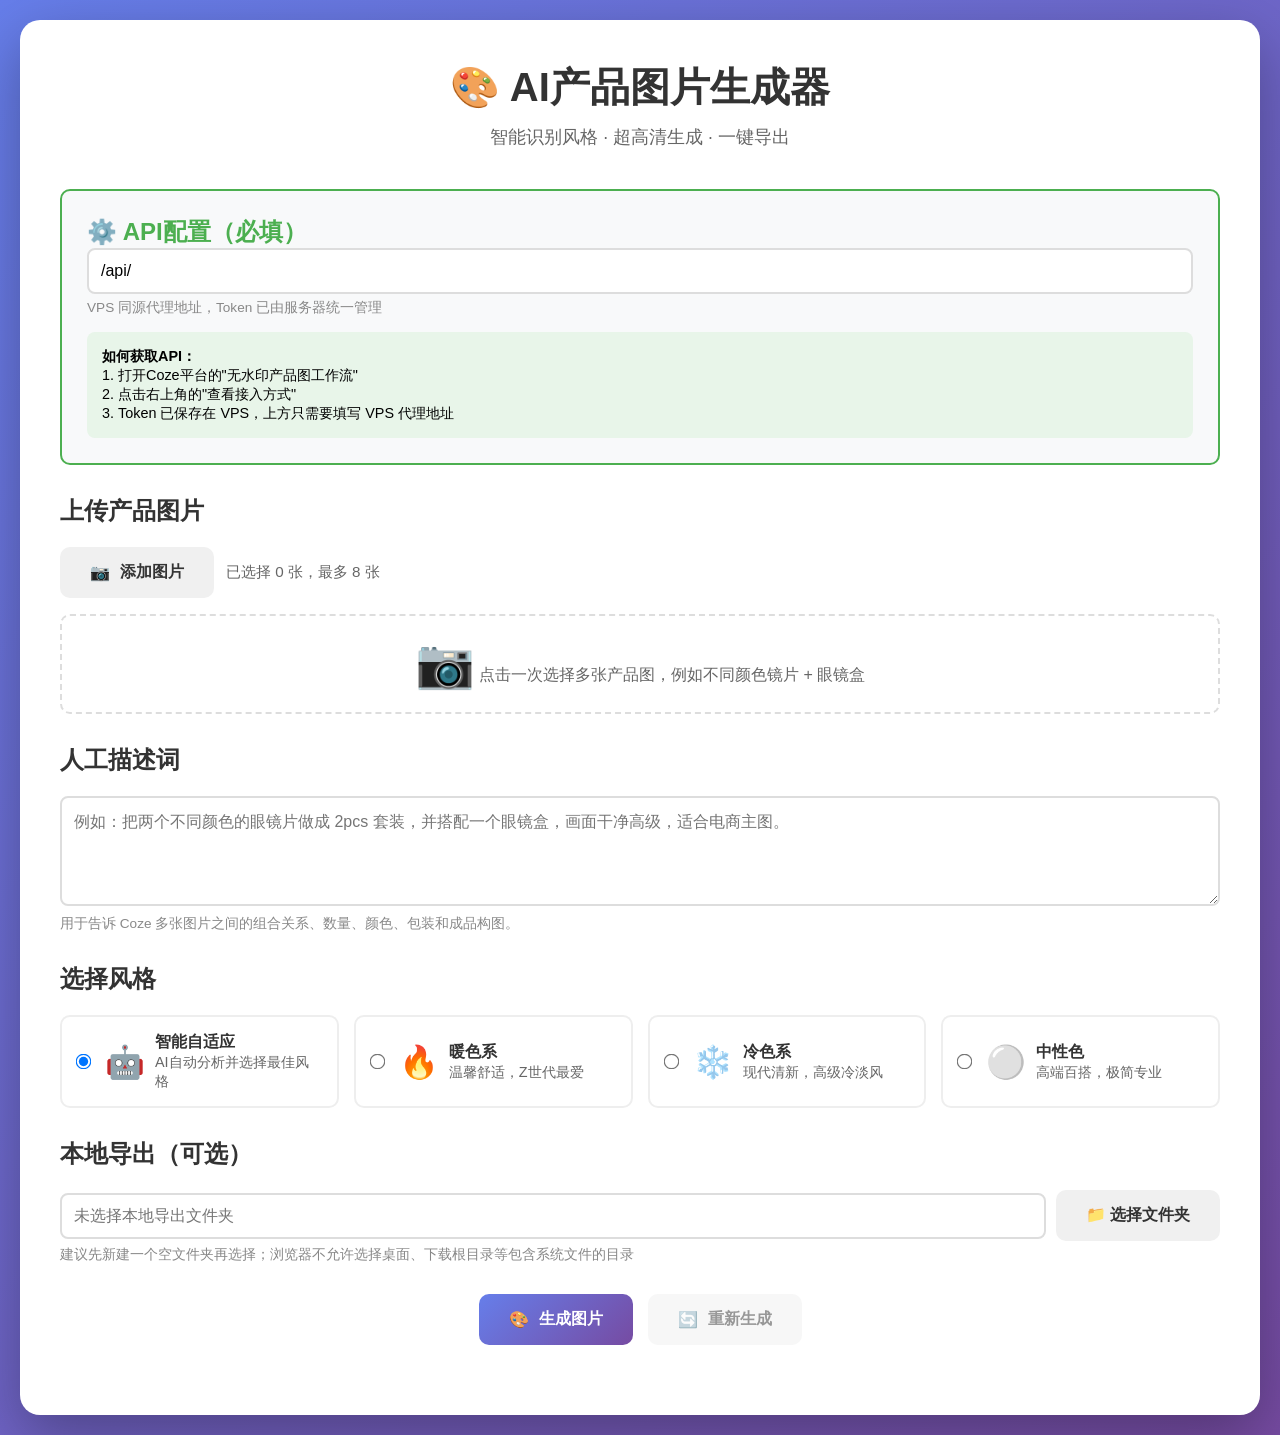
==== commit 3949bb05: "Support multi image prompts in frontend" ====
--- a/files/projects/assets/web_sdk_index.html
+++ b/files/projects/assets/web_sdk_index.html
@@ -112,6 +112,51 @@
         
         .upload-text {
             color: #666;
+        }
+
+        .upload-actions {
+            display: flex;
+            flex-wrap: wrap;
+            gap: 12px;
+            align-items: center;
+            margin-bottom: 16px;
+        }
+
+        .upload-summary {
+            color: #666;
+            font-size: 0.95em;
+        }
+
+        .preview-grid {
+            display: grid;
+            grid-template-columns: repeat(auto-fit, minmax(180px, 1fr));
+            gap: 14px;
+        }
+
+        .image-card {
+            position: relative;
+            border: 1px solid #e7e7ef;
+            border-radius: 8px;
+            padding: 10px;
+            background: #fff;
+            min-height: 210px;
+        }
+
+        .image-card .preview-image {
+            width: 100%;
+            height: 150px;
+            object-fit: contain;
+            background: #f7f7fb;
+        }
+
+        .image-name {
+            display: block;
+            margin-top: 8px;
+            color: #555;
+            font-size: 0.85em;
+            overflow: hidden;
+            text-overflow: ellipsis;
+            white-space: nowrap;
         }
         
         .preview-container {
@@ -195,6 +240,24 @@
         }
         
         .input-group input:focus {
+            outline: none;
+            border-color: #667eea;
+        }
+
+        .input-group textarea {
+            width: 100%;
+            min-height: 110px;
+            resize: vertical;
+            padding: 12px;
+            border: 2px solid #ddd;
+            border-radius: 8px;
+            font-size: 16px;
+            line-height: 1.5;
+            font-family: inherit;
+            transition: all 0.3s;
+        }
+
+        .input-group textarea:focus {
             outline: none;
             border-color: #667eea;
         }
@@ -498,30 +561,28 @@
         <!-- 上传区域 -->
         <div class="section">
             <h2>上传产品图片</h2>
-            <div class="upload-grid">
-                <div class="upload-box">
-                    <input type="file" id="file1" accept="image/*" hidden onchange="previewImage(1, this)">
-                    <div class="upload-placeholder" onclick="document.getElementById('file1').click()">
-                        <span class="upload-icon">📷</span>
-                        <span class="upload-text">点击上传图片1</span>
-                    </div>
-                    <div class="preview-container" id="preview1" style="display: none;">
-                        <img id="preview-img1" class="preview-image">
-                        <button class="remove-btn" onclick="removeImage(1)">✕</button>
-                    </div>
+            <input type="file" id="multiFileInput" accept="image/*" multiple hidden onchange="handleImageSelection(this)">
+            <div class="upload-actions">
+                <button class="btn btn-secondary" type="button" onclick="document.getElementById('multiFileInput').click()">
+                    <span>📷</span> 添加图片
+                </button>
+                <span class="upload-summary" id="uploadSummary">已选择 0 张，最多 8 张</span>
+            </div>
+            <div class="upload-box" id="emptyUploadBox" onclick="document.getElementById('multiFileInput').click()">
+                <div class="upload-placeholder">
+                    <span class="upload-icon">📷</span>
+                    <span class="upload-text">点击一次选择多张产品图，例如不同颜色镜片 + 眼镜盒</span>
                 </div>
-
-                <div class="upload-box">
-                    <input type="file" id="file2" accept="image/*" hidden onchange="previewImage(2, this)">
-                    <div class="upload-placeholder" onclick="document.getElementById('file2').click()">
-                        <span class="upload-icon">📷</span>
-                        <span class="upload-text">点击上传图片2</span>
-                    </div>
-                    <div class="preview-container" id="preview2" style="display: none;">
-                        <img id="preview-img2" class="preview-image">
-                        <button class="remove-btn" onclick="removeImage(2)">✕</button>
-                    </div>
-                </div>
+            </div>
+            <div class="preview-grid" id="previewGrid"></div>
+        </div>
+
+        <!-- 描述词 -->
+        <div class="section">
+            <h2>人工描述词</h2>
+            <div class="input-group">
+                <textarea id="manualPrompt" placeholder="例如：把两个不同颜色的眼镜片做成 2pcs 套装，并搭配一个眼镜盒，画面干净高级，适合电商主图。"></textarea>
+                <span class="input-hint">用于告诉 Coze 多张图片之间的组合关系、数量、颜色、包装和成品构图。</span>
             </div>
         </div>
 
@@ -648,10 +709,8 @@
         };
 
         // 上传的文件
-        let uploadedFiles = {
-            file1: null,
-            file2: null
-        };
+        const MAX_UPLOAD_IMAGES = 8;
+        let uploadedFiles = [];
 
         let selectedDirectoryHandle = null;
         let generatedImages = [];
@@ -678,27 +737,65 @@
             checkApiConfig();
         };
 
-        // 预览图片
-        function previewImage(num, input) {
-            const file = input.files[0];
-            if (file) {
-                uploadedFiles[`file${num}`] = file;
-                const reader = new FileReader();
-                reader.onload = function(e) {
-                    document.getElementById(`preview-img${num}`).src = e.target.result;
-                    document.getElementById(`preview${num}`).style.display = 'block';
-                    input.parentElement.querySelector('.upload-placeholder').style.display = 'none';
-                };
-                reader.readAsDataURL(file);
-            }
+        function formatFileSize(bytes) {
+            if (bytes < 1024 * 1024) {
+                return `${Math.max(1, Math.round(bytes / 1024))} KB`;
+            }
+            return `${(bytes / 1024 / 1024).toFixed(1)} MB`;
+        }
+
+        function escapeHtml(value) {
+            return String(value)
+                .replace(/&/g, '&amp;')
+                .replace(/</g, '&lt;')
+                .replace(/>/g, '&gt;')
+                .replace(/"/g, '&quot;')
+                .replace(/'/g, '&#39;');
+        }
+
+        function handleImageSelection(input) {
+            const files = Array.from(input.files || []).filter(file => file.type.startsWith('image/'));
+            const slotsLeft = MAX_UPLOAD_IMAGES - uploadedFiles.length;
+
+            if (files.length > slotsLeft) {
+                showMessage(`最多上传 ${MAX_UPLOAD_IMAGES} 张图片，本次只添加前 ${Math.max(0, slotsLeft)} 张。`, 'error');
+            }
+
+            files.slice(0, slotsLeft).forEach(file => {
+                uploadedFiles.push({
+                    file,
+                    previewUrl: URL.createObjectURL(file)
+                });
+            });
+
+            input.value = '';
+            renderUploadedImages();
+        }
+
+        function renderUploadedImages() {
+            const grid = document.getElementById('previewGrid');
+            const summary = document.getElementById('uploadSummary');
+            const emptyBox = document.getElementById('emptyUploadBox');
+
+            summary.textContent = `已选择 ${uploadedFiles.length} 张，最多 ${MAX_UPLOAD_IMAGES} 张`;
+            emptyBox.style.display = uploadedFiles.length ? 'none' : 'block';
+            grid.innerHTML = uploadedFiles.map((item, index) => `
+                <div class="image-card">
+                    <img class="preview-image" src="${item.previewUrl}" alt="产品图 ${index + 1}">
+                    <button class="remove-btn" type="button" onclick="removeImage(${index})">✕</button>
+                    <span class="image-name">${index + 1}. ${escapeHtml(item.file.name)} · ${formatFileSize(item.file.size)}</span>
+                </div>
+            `).join('');
         }
 
         // 删除图片
-        function removeImage(num) {
-            uploadedFiles[`file${num}`] = null;
-            document.getElementById(`file${num}`).value = '';
-            document.getElementById(`preview${num}`).style.display = 'none';
-            document.getElementById(`file${num}`).parentElement.querySelector('.upload-placeholder').style.display = 'block';
+        function removeImage(index) {
+            const item = uploadedFiles[index];
+            if (item?.previewUrl) {
+                URL.revokeObjectURL(item.previewUrl);
+            }
+            uploadedFiles.splice(index, 1);
+            renderUploadedImages();
         }
 
         // 将图片压缩并转换为base64，降低上游超时概率
@@ -853,10 +950,11 @@
         async function generateImages() {
             CONFIG.apiUrl = document.getElementById('apiUrl').value;
             const style = document.querySelector('input[name="style"]:checked').value;
+            const manualPrompt = document.getElementById('manualPrompt').value.trim();
 
             // 验证
-            if (!uploadedFiles.file1 || !uploadedFiles.file2) {
-                showMessage('请上传两张产品图片', 'error');
+            if (!uploadedFiles.length) {
+                showMessage('请至少上传一张产品图片', 'error');
                 return;
             }
 
@@ -874,24 +972,40 @@
 
             try {
                 // 将图片转换为base64
-                setProgress(15, '正在转换第 1 张图片...');
-                const base64_1 = await fileToBase64(uploadedFiles.file1);
-                setProgress(28, '正在转换第 2 张图片...');
-                const base64_2 = await fileToBase64(uploadedFiles.file2);
+                const productImages = [];
+                for (let index = 0; index < uploadedFiles.length; index += 1) {
+                    const progress = 12 + Math.round(((index + 1) / uploadedFiles.length) * 24);
+                    setProgress(progress, `正在转换第 ${index + 1} / ${uploadedFiles.length} 张图片...`);
+                    productImages.push({
+                        url: await fileToBase64(uploadedFiles[index].file),
+                        file_type: 'image',
+                        name: uploadedFiles[index].file.name,
+                        index: index + 1
+                    });
+                }
 
                 // 构建请求体
                 setProgress(40, '正在整理请求数据...');
                 const payload = {
-                    product_image1: {
-                        url: base64_1,
-                        file_type: 'image'
-                    },
-                    product_image2: {
-                        url: base64_2,
-                        file_type: 'image'
-                    },
-                    style: style
+                    product_images: productImages,
+                    image_count: productImages.length,
+                    style: style,
+                    prompt: manualPrompt,
+                    custom_prompt: manualPrompt,
+                    text_prompt: manualPrompt,
+                    manual_prompt: manualPrompt,
+                    user_prompt: manualPrompt,
+                    description: manualPrompt,
+                    product_instruction: manualPrompt
                 };
+
+                productImages.forEach((image, index) => {
+                    payload[`product_image${index + 1}`] = {
+                        url: image.url,
+                        file_type: image.file_type,
+                        name: image.name
+                    };
+                });
 
                 setProgress(50, '正在提交任务到 VPS...');
                 const job = await submitGenerationJob(payload);
